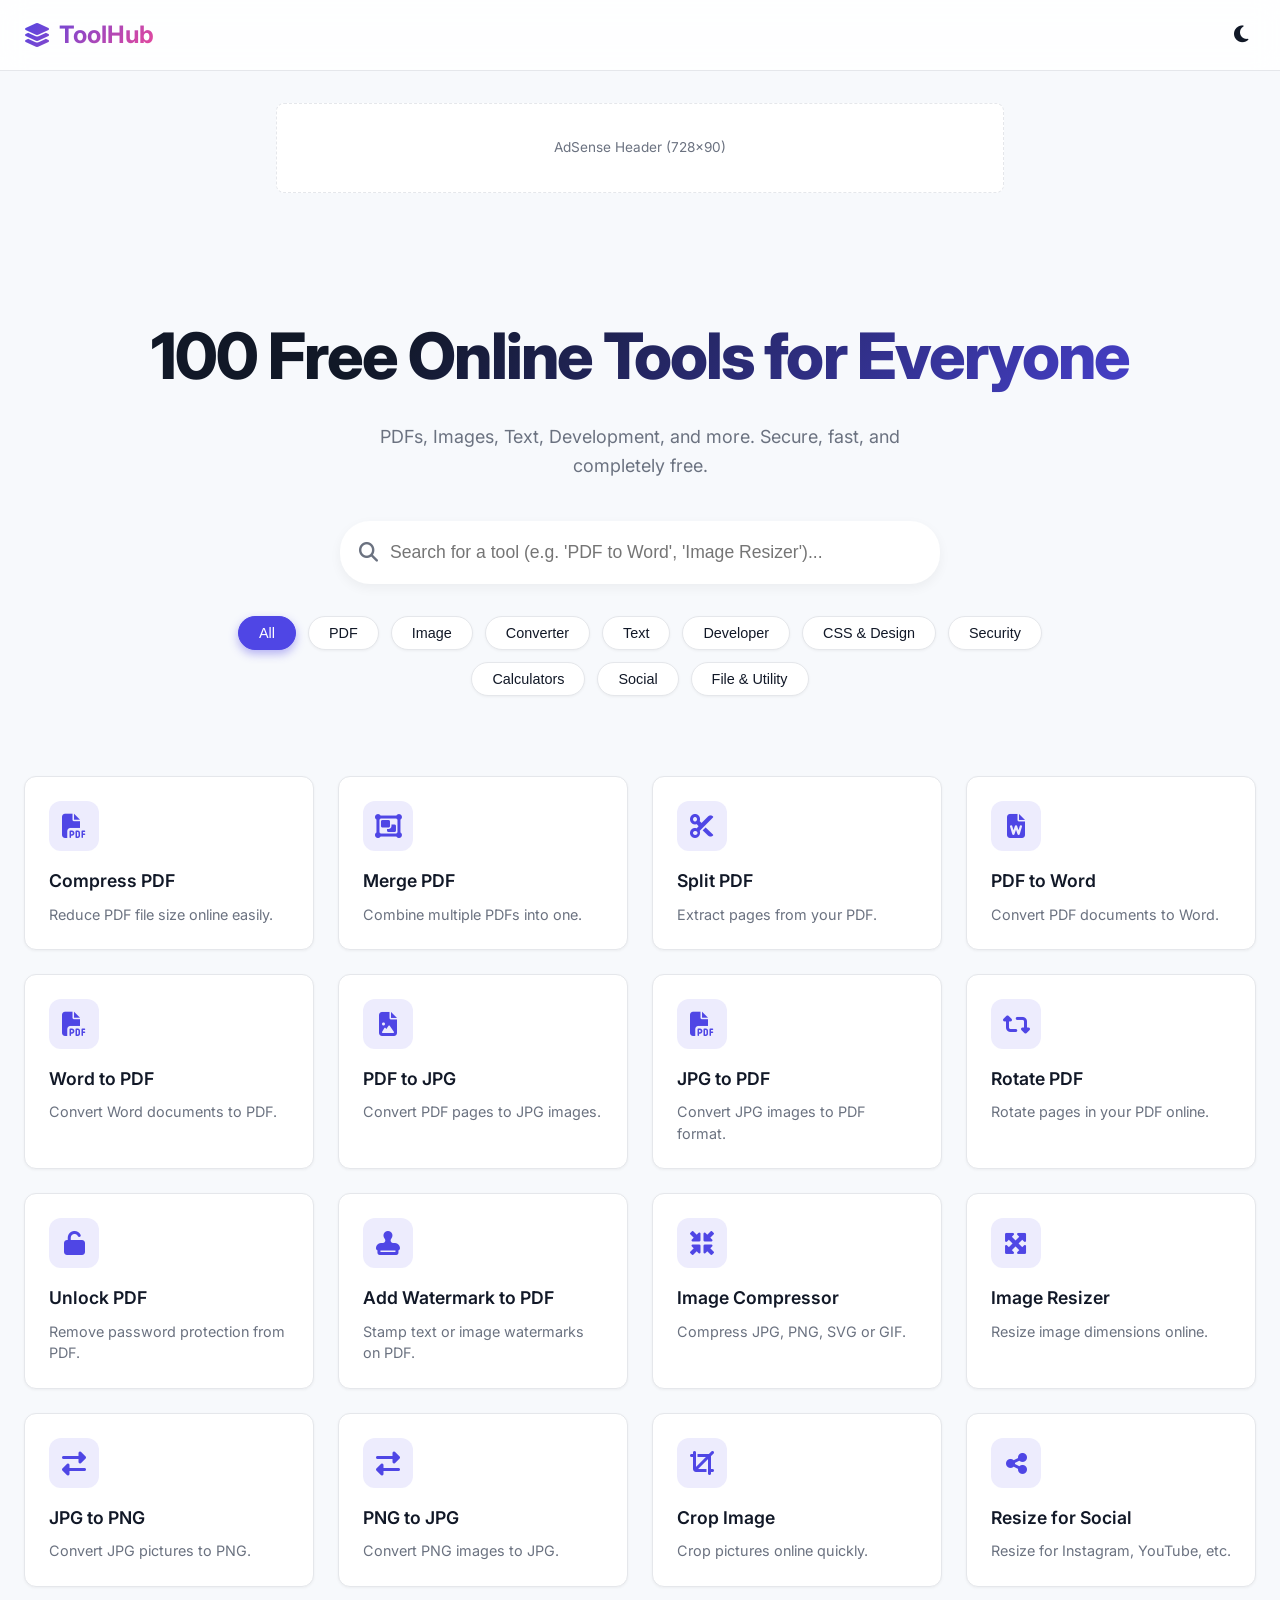
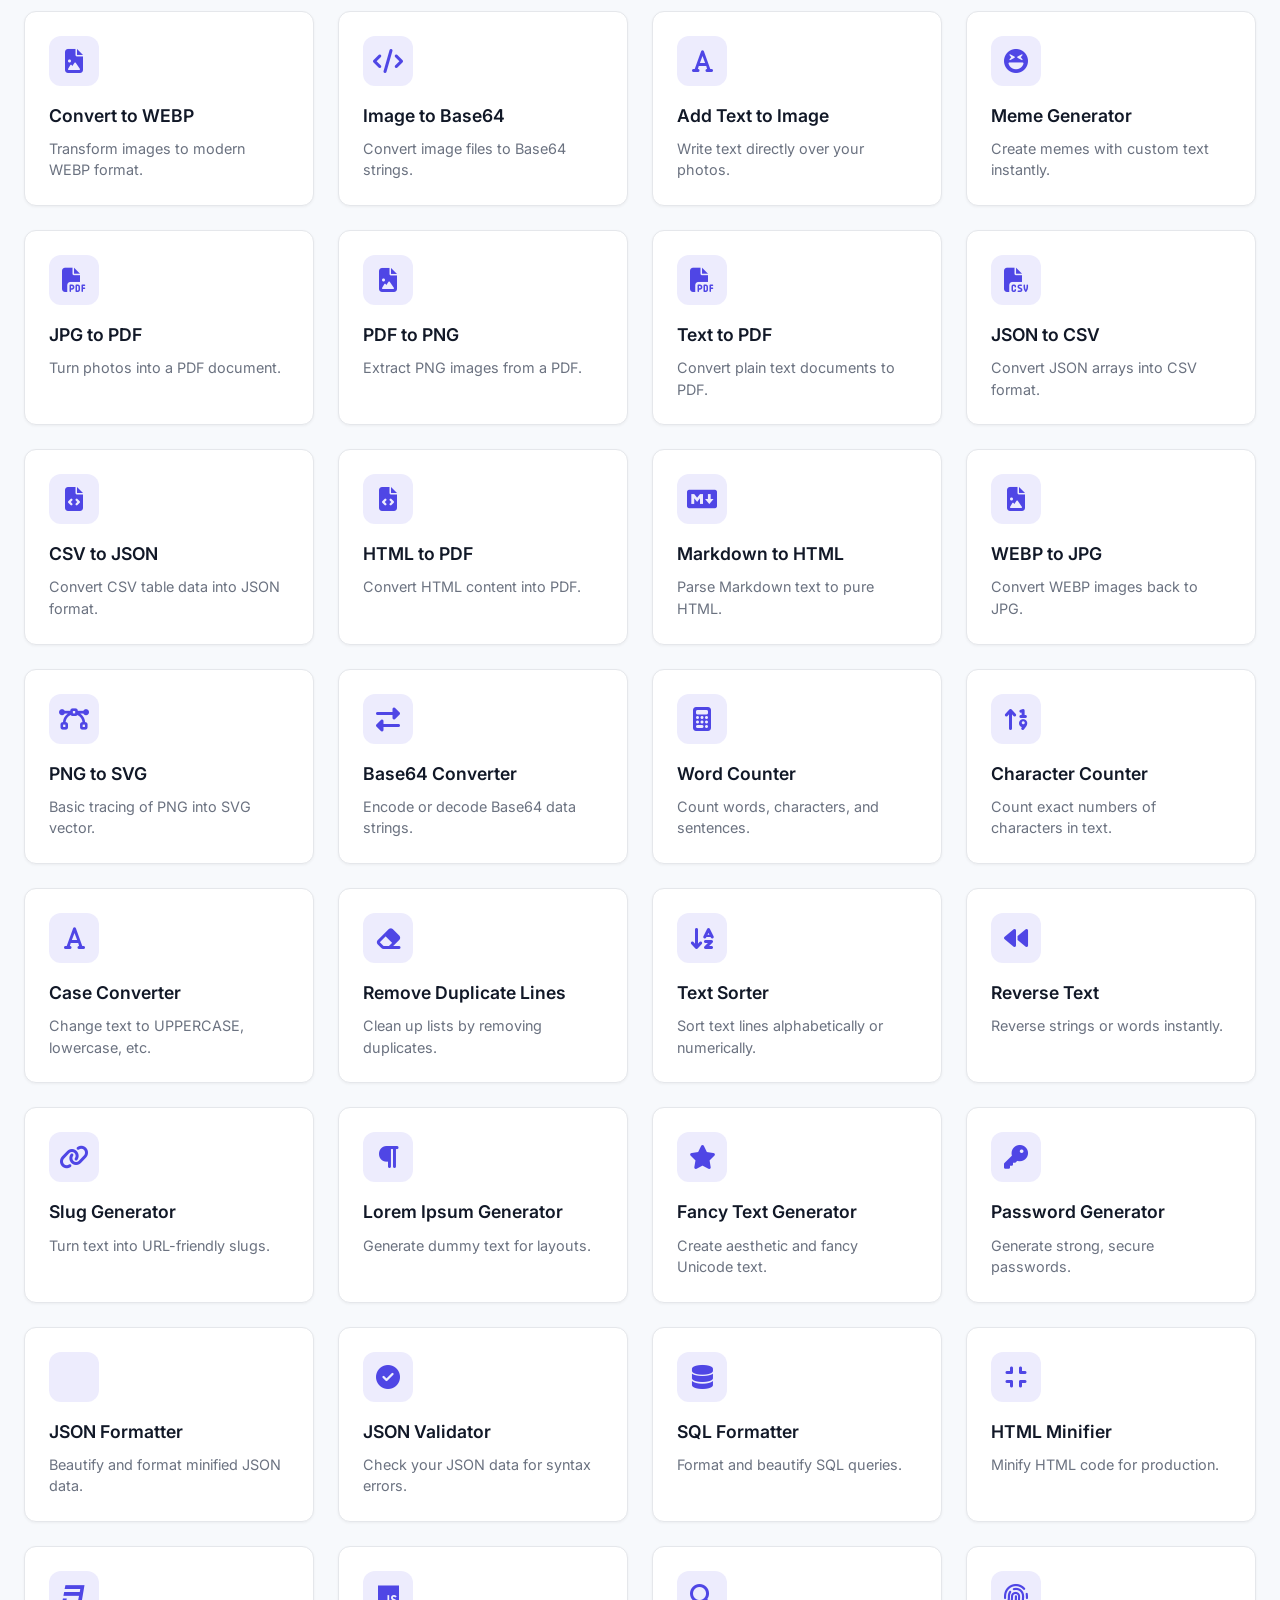
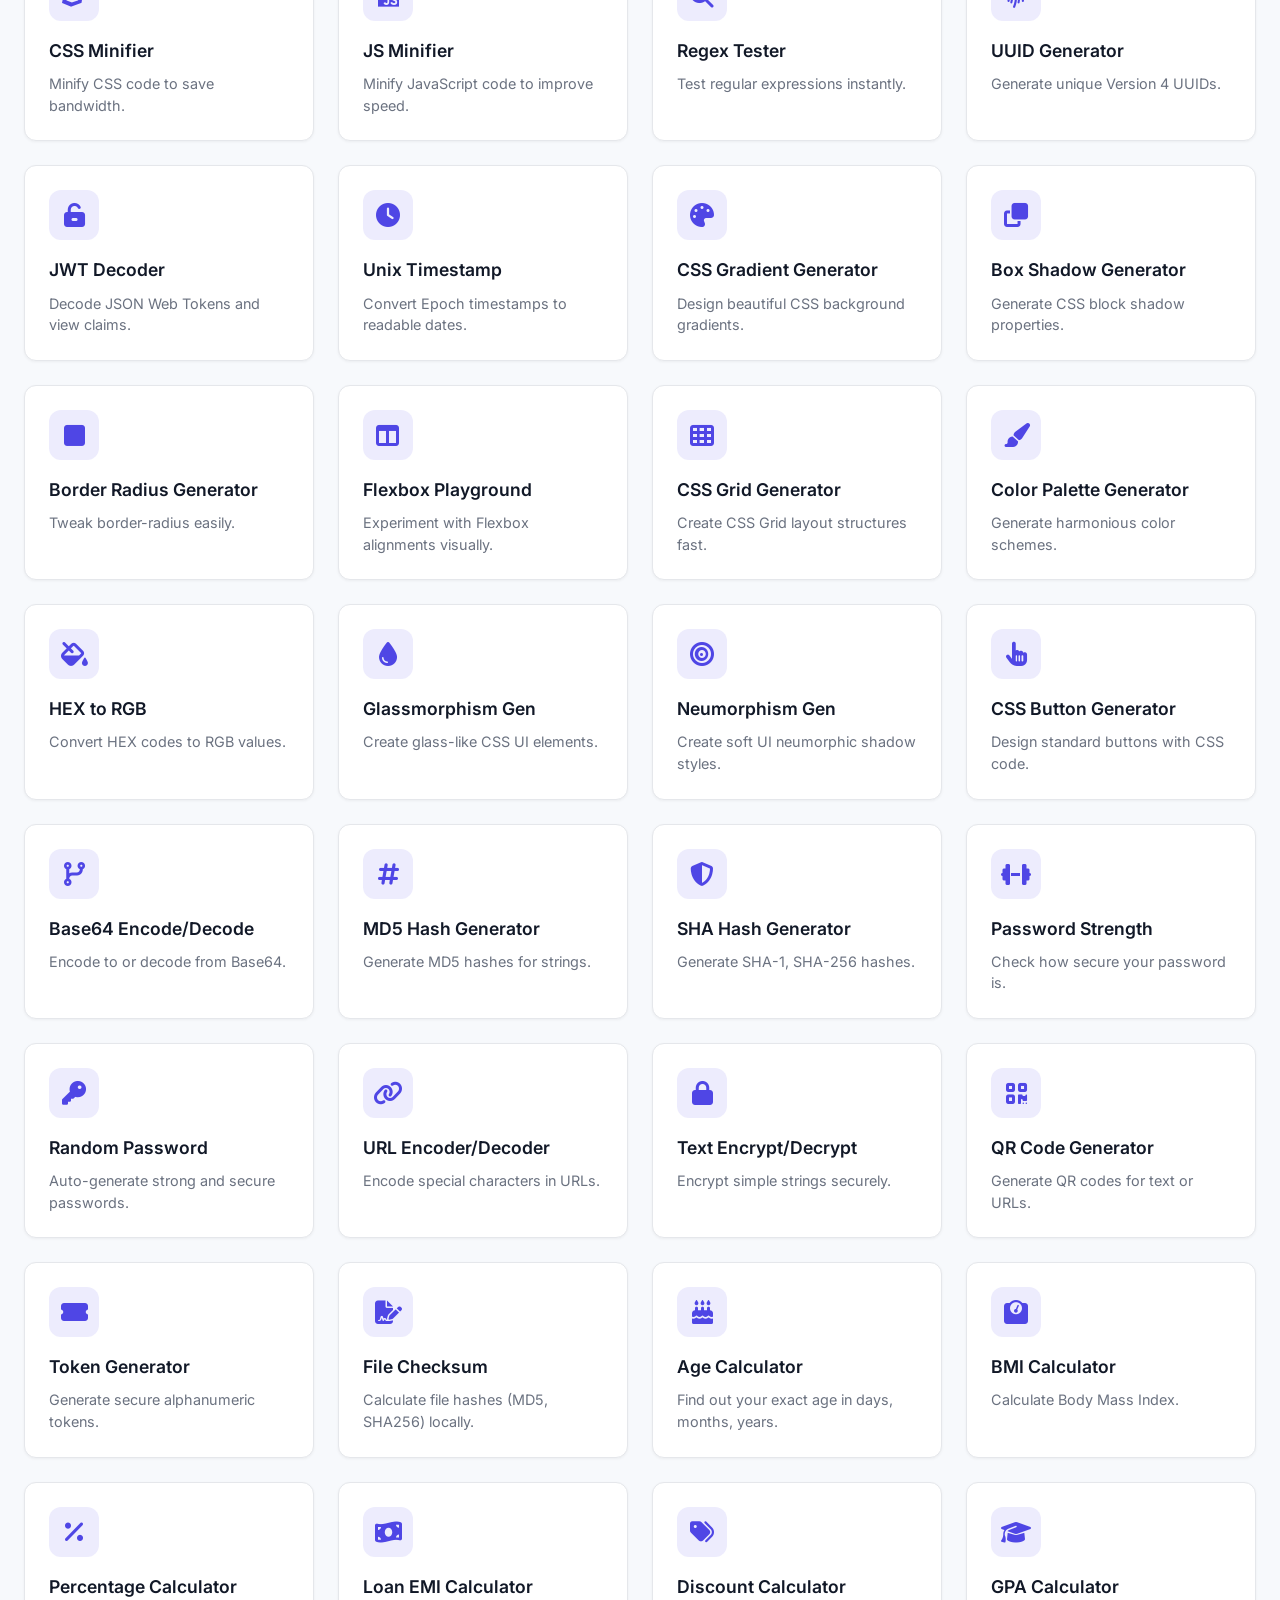
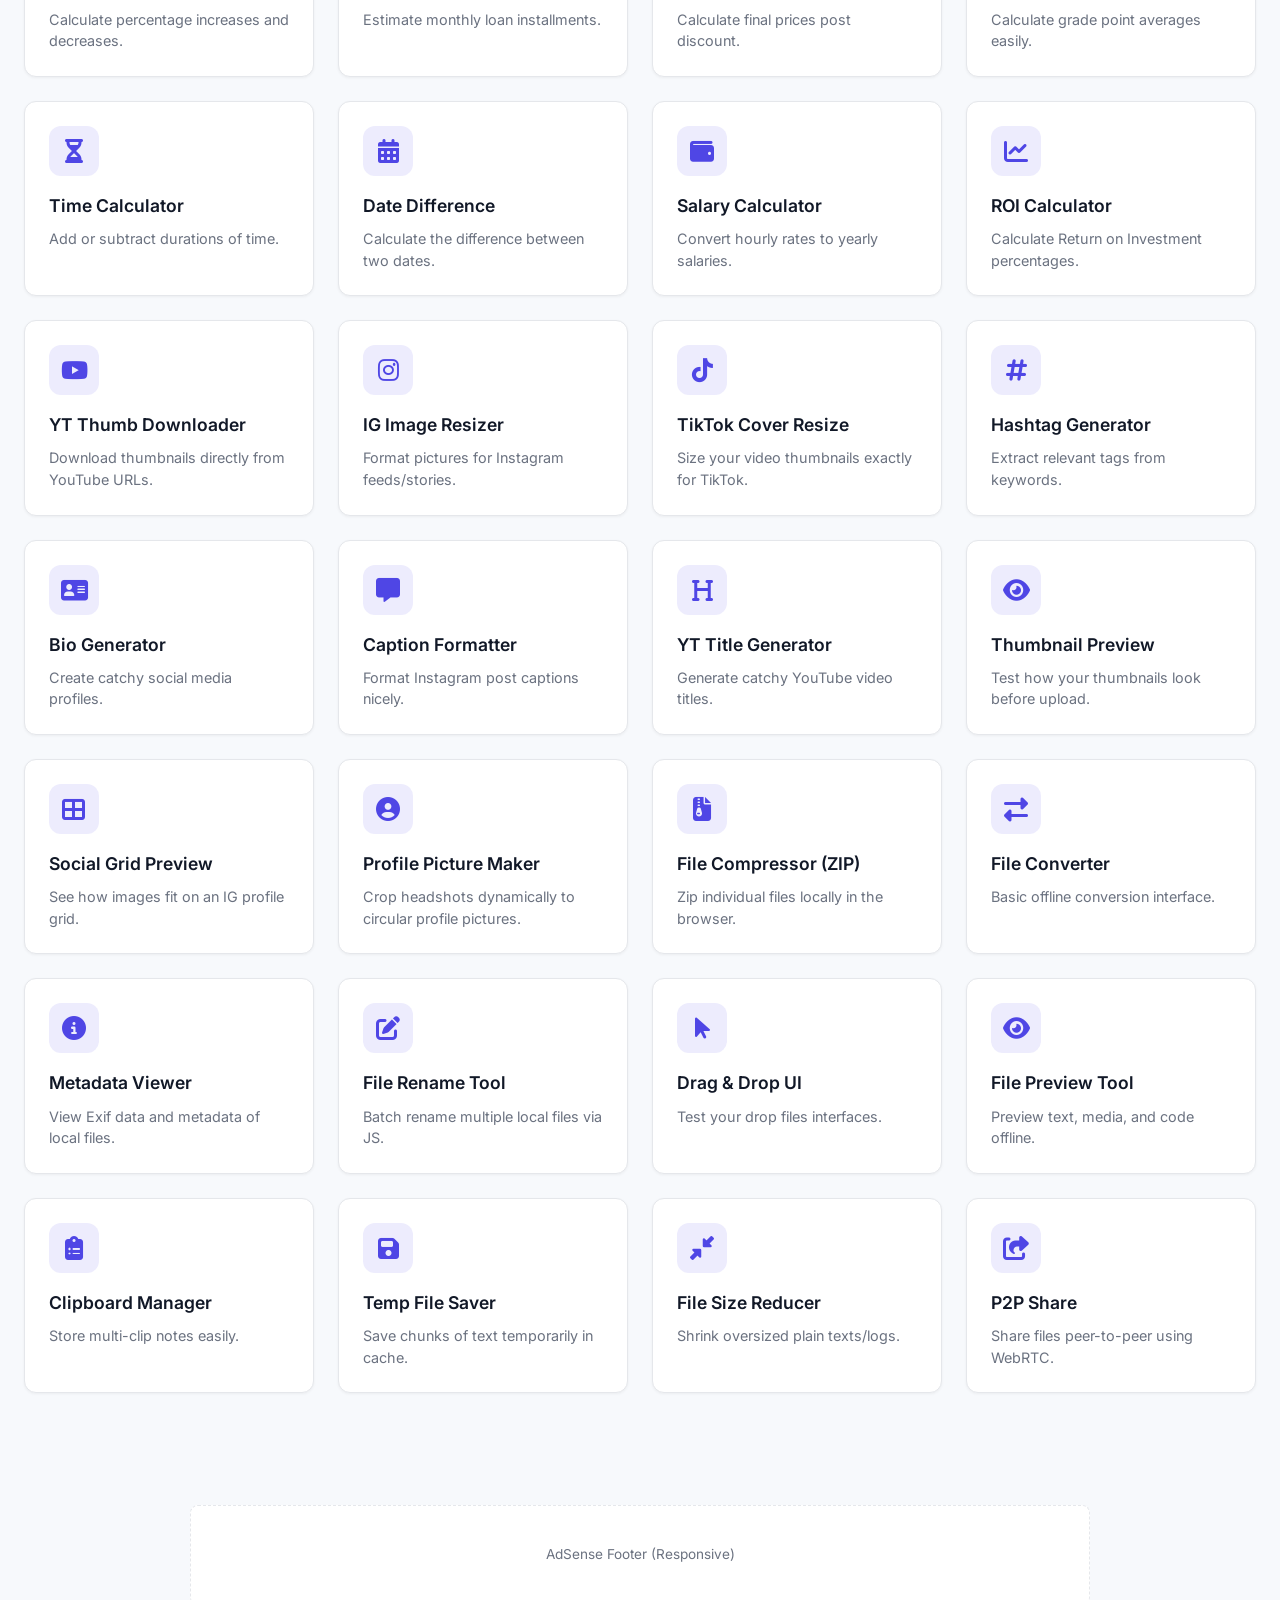
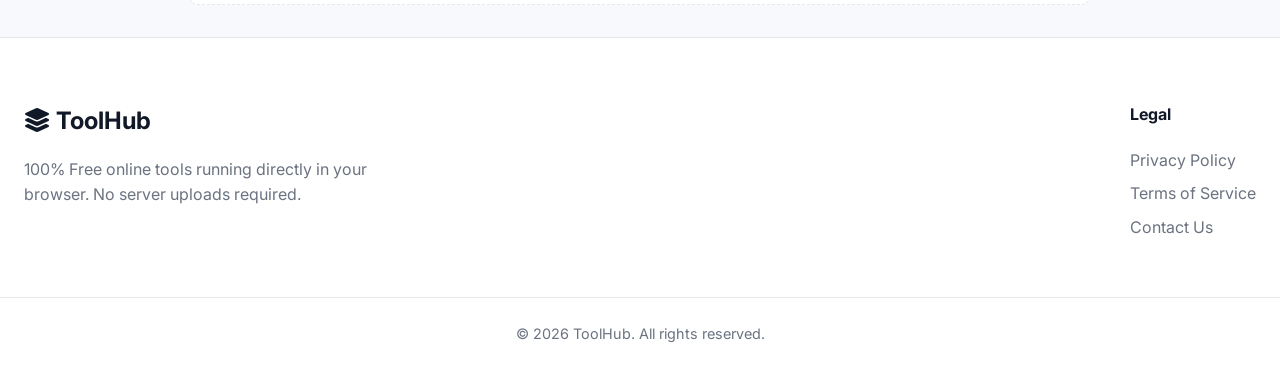
==== index.html @ 01b12576 "Add files via upload" ====
<!DOCTYPE html>
<html lang="en">
<head>
    <meta charset="UTF-8">
    <meta name="viewport" content="width=device-width, initial-scale=1.0">
    <meta name="description" content="A fully responsive, modern multi-tool website featuring 100 useful online tools including PDF editors, image converters, calculators, and more. All tools run securely in your browser.">
    <title>ToolHub - 100 Free Online Tools for Everything</title>
    
    <!-- Modern Font -->
    <link href="https://fonts.googleapis.com/css2?family=Inter:wght@400;500;600;700&family=Roboto:wght@400;500&display=swap" rel="stylesheet">
    <!-- FontAwesome Icons -->
    <link rel="stylesheet" href="https://cdnjs.cloudflare.com/ajax/libs/font-awesome/6.4.0/css/all.min.css">
    <!-- Styles -->
    <link rel="stylesheet" href="css/styles.css">
</head>
<body class="light-mode">

    <!-- Sticky Header -->
    <header class="header">
        <div class="container header-content">
            <a href="/" class="logo">
                <i class="fas fa-layer-group"></i> ToolHub
            </a>
            <div class="header-actions">
                <button id="theme-toggle" class="icon-btn" aria-label="Toggle Dark Mode">
                    <i class="fas fa-moon"></i>
                </button>
            </div>
        </div>
    </header>

    <!-- AdSense Header Slot -->
    <div class="ad-container ad-header">
        <div class="ad-placeholder">AdSense Header (728x90)</div>
    </div>

    <!-- Main Content -->
    <main class="main-content container">
        
        <!-- Hero Section -->
        <section class="hero">
            <h1>100 Free Online Tools for Everyone</h1>
            <p>PDFs, Images, Text, Development, and more. Secure, fast, and completely free.</p>
            
            <div class="search-bar">
                <i class="fas fa-search"></i>
                <input type="text" id="tool-search" placeholder="Search for a tool (e.g. 'PDF to Word', 'Image Resizer')...">
            </div>
            
            <div class="category-filters" id="category-filters">
                <button class="chip active" data-filter="all">All</button>
                <button class="chip" data-filter="PDF">PDF</button>
                <button class="chip" data-filter="Image">Image</button>
                <button class="chip" data-filter="Converter">Converter</button>
                <button class="chip" data-filter="Text">Text</button>
                <button class="chip" data-filter="Developer">Developer</button>
                <button class="chip" data-filter="CSS">CSS & Design</button>
                <button class="chip" data-filter="Security">Security</button>
                <button class="chip" data-filter="Calculator">Calculators</button>
                <button class="chip" data-filter="Social">Social</button>
                <button class="chip" data-filter="File">File & Utility</button>
            </div>
        </section>

        <!-- Tools Grid -->
        <section class="tools-grid" id="tools-grid">
            <!-- Tool cards will be generated here by script.js -->
        </section>
        
        <div id="no-results" class="no-results hidden">
            <i class="fas fa-search-minus"></i>
            <p>No tools found matching your search.</p>
        </div>

    </main>

    <!-- AdSense In-Content / Footer Slot -->
    <div class="ad-container ad-footer">
        <div class="ad-placeholder">AdSense Footer (Responsive)</div>
    </div>

    <!-- Toast Notification Container -->
    <div id="toast-container" class="toast-container"></div>

    <!-- Footer -->
    <footer class="footer">
        <div class="container footer-content">
            <div class="footer-brand">
                <h3><i class="fas fa-layer-group"></i> ToolHub</h3>
                <p>100% Free online tools running directly in your browser. No server uploads required.</p>
            </div>
            <div class="footer-links">
                <h4>Legal</h4>
                <ul>
                    <li><a href="#">Privacy Policy</a></li>
                    <li><a href="#">Terms of Service</a></li>
                    <li><a href="#">Contact Us</a></li>
                </ul>
            </div>
        </div>
        <div class="footer-bottom">
            <p>&copy; 2026 ToolHub. All rights reserved.</p>
        </div>
    </footer>

    <!-- Scripts -->
    <script src="js/script.js"></script>
</body>
</html>
---- css/styles.css ----
/* 
= Variables & Theming 
*/
:root {
  /* Light Mode Palette */
  --bg-color: #f7f9fc;
  --surface: #ffffff;
  --text-main: #111827;
  --text-muted: #6b7280;
  --primary: #4f46e5;
  --primary-hover: #4338ca;
  --accent: #ec4899;
  --border: #e5e7eb;
  
  /* Shadows & Glass */
  --shadow-sm: 0 1px 3px rgba(0,0,0,0.05);
  --shadow-md: 0 4px 12px rgba(0,0,0,0.05);
  --shadow-hover: 0 10px 25px rgba(79, 70, 229, 0.15);
  --glass-bg: rgba(255, 255, 255, 0.85);

  --font-sans: 'Inter', -apple-system, BlinkMacSystemFont, sans-serif;
  --radius: 12px;
  --transition: 0.3s cubic-bezier(0.4, 0, 0.2, 1);
}

/* Dark Mode Palette */
body.dark-mode {
  --bg-color: #0f172a;
  --surface: #1e293b;
  --text-main: #f8fafc;
  --text-muted: #94a3b8;
  --border: #334155;
  --primary: #818cf8;
  --primary-hover: #6366f1;
  
  --shadow-sm: 0 1px 3px rgba(0,0,0,0.3);
  --shadow-md: 0 4px 12px rgba(0,0,0,0.4);
  --shadow-hover: 0 10px 25px rgba(129, 140, 248, 0.2);
  --glass-bg: rgba(30, 41, 59, 0.85);
}

/* 
= Reset & Base
*/
* {
  box-sizing: border-box;
  margin: 0;
  padding: 0;
}

body {
  font-family: var(--font-sans);
  background-color: var(--bg-color);
  color: var(--text-main);
  line-height: 1.6;
  transition: background-color var(--transition), color var(--transition);
  -webkit-font-smoothing: antialiased;
}

a {
  text-decoration: none;
  color: var(--primary);
  transition: color var(--transition);
}

a:hover {
  color: var(--primary-hover);
}

.container {
  max-width: 1280px;
  margin: 0 auto;
  padding: 0 1.5rem;
}

/* 
= Header & Navigation 
*/
.header {
  position: sticky;
  top: 0;
  z-index: 50;
  background: var(--glass-bg);
  backdrop-filter: blur(12px);
  -webkit-backdrop-filter: blur(12px);
  border-bottom: 1px solid var(--border);
  transition: all var(--transition);
}

.header-content {
  display: flex;
  align-items: center;
  justify-content: space-between;
  height: 70px;
}

.logo {
  font-size: 1.5rem;
  font-weight: 700;
  color: var(--text-main);
  display: flex;
  align-items: center;
  gap: 0.5rem;
  background: linear-gradient(135deg, var(--primary), var(--accent));
  -webkit-background-clip: text;
  -webkit-text-fill-color: transparent;
}

.icon-btn {
  background: transparent;
  border: none;
  color: var(--text-main);
  font-size: 1.2rem;
  cursor: pointer;
  padding: 0.5rem;
  border-radius: 50%;
  transition: var(--transition);
}

.icon-btn:hover {
  background: var(--surface);
  transform: rotate(15deg);
}

/* 
= Hero Section 
*/
.hero {
  text-align: center;
  padding: 5rem 0 3rem;
}

.hero h1 {
  font-size: clamp(2.5rem, 5vw, 4rem);
  font-weight: 800;
  letter-spacing: -0.03em;
  margin-bottom: 1rem;
  background: linear-gradient(135deg, var(--text-main) 30%, var(--primary));
  -webkit-background-clip: text;
  -webkit-text-fill-color: transparent;
}

.hero p {
  font-size: 1.125rem;
  color: var(--text-muted);
  max-width: 600px;
  margin: 0 auto 2.5rem;
}

/* Search Bar */
.search-bar {
  max-width: 600px;
  margin: 0 auto 2rem;
  position: relative;
}

.search-bar input {
  width: 100%;
  padding: 1.2rem 1.5rem 1.2rem 3rem;
  font-size: 1.1rem;
  border: 2px solid transparent;
  border-radius: 30px;
  background: var(--surface);
  color: var(--text-main);
  box-shadow: var(--shadow-md);
  outline: none;
  transition: var(--transition);
}

.search-bar input:focus {
  border-color: var(--primary);
  box-shadow: var(--shadow-hover);
}

.search-bar i {
  position: absolute;
  left: 1.2rem;
  top: 50%;
  transform: translateY(-50%);
  color: var(--text-muted);
  font-size: 1.2rem;
}

/* Category Filters */
.category-filters {
  display: flex;
  flex-wrap: wrap;
  gap: 0.75rem;
  justify-content: center;
  max-width: 900px;
  margin: 0 auto;
}

.chip {
  padding: 0.5rem 1.25rem;
  background: var(--surface);
  color: var(--text-main);
  border: 1px solid var(--border);
  border-radius: 20px;
  font-size: 0.9rem;
  font-weight: 500;
  cursor: pointer;
  transition: var(--transition);
  box-shadow: var(--shadow-sm);
}

.chip:hover {
  border-color: var(--primary);
  transform: translateY(-2px);
}

.chip.active {
  background: var(--primary);
  color: white;
  border-color: var(--primary);
  box-shadow: 0 4px 10px rgba(79, 70, 229, 0.4);
}

/* 
= Tools Grid 
*/
.tools-grid {
  display: grid;
  grid-template-columns: repeat(auto-fill, minmax(280px, 1fr));
  gap: 1.5rem;
  padding: 2rem 0 5rem;
}

.tool-card {
  background: var(--surface);
  border-radius: var(--radius);
  padding: 1.5rem;
  text-decoration: none;
  color: var(--text-main);
  border: 1px solid var(--border);
  box-shadow: var(--shadow-sm);
  transition: var(--transition);
  display: flex;
  flex-direction: column;
  align-items: flex-start;
  position: relative;
  overflow: hidden;
}

.tool-card::before {
  content: "";
  position: absolute;
  top: 0;
  left: 0;
  width: 100%;
  height: 4px;
  background: linear-gradient(90deg, var(--primary), var(--accent));
  opacity: 0;
  transition: opacity var(--transition);
}

.tool-card:hover {
  transform: translateY(-5px);
  box-shadow: var(--shadow-hover);
  border-color: transparent;
}

.tool-card:hover::before {
  opacity: 1;
}

.tool-icon {
  width: 50px;
  height: 50px;
  border-radius: 12px;
  background: rgba(79, 70, 229, 0.1);
  color: var(--primary);
  display: flex;
  align-items: center;
  justify-content: center;
  font-size: 1.5rem;
  margin-bottom: 1rem;
  transition: var(--transition);
}

.tool-card:hover .tool-icon {
  background: var(--primary);
  color: white;
}

.tool-title {
  font-size: 1.1rem;
  font-weight: 600;
  margin-bottom: 0.5rem;
}

.tool-desc {
  font-size: 0.9rem;
  color: var(--text-muted);
  line-height: 1.5;
}

.hidden {
  display: none !important;
}

.no-results {
  text-align: center;
  padding: 3rem 0;
  color: var(--text-muted);
}

.no-results i {
  font-size: 3rem;
  margin-bottom: 1rem;
  opacity: 0.5;
}

/* 
= AdSense Placeholders
*/
.ad-container {
  margin: 2rem auto;
  text-align: center;
  display: flex;
  justify-content: center;
}

.ad-placeholder {
  background: var(--surface);
  border: 1px dashed var(--border);
  color: var(--text-muted);
  display: flex;
  align-items: center;
  justify-content: center;
  font-size: 0.85rem;
  border-radius: 8px;
}

.ad-header .ad-placeholder {
  width: 728px;
  height: 90px;
  max-width: 100%;
}

.ad-sidebar .ad-placeholder {
  width: 300px;
  height: 600px;
}

.ad-footer .ad-placeholder {
  width: 100%;
  height: 100px;
  max-width: 900px;
}

/* 
= Footer 
*/
.footer {
  background: var(--surface);
  border-top: 1px solid var(--border);
  padding: 4rem 0 0;
  margin-top: auto;
}

.footer-content {
  display: grid;
  grid-template-columns: 1fr max-content;
  gap: 2rem;
  margin-bottom: 3rem;
}

.footer-brand h3 {
  font-size: 1.5rem;
  margin-bottom: 1rem;
  color: var(--text-main);
}

.footer-brand p {
  color: var(--text-muted);
  max-width: 400px;
}

.footer-links h4 {
  margin-bottom: 1.25rem;
  color: var(--text-main);
}

.footer-links ul {
  list-style: none;
}

.footer-links li {
  margin-bottom: 0.5rem;
}

.footer-links a {
  color: var(--text-muted);
  transition: color var(--transition);
}

.footer-links a:hover {
  color: var(--primary);
}

.footer-bottom {
  text-align: center;
  padding: 1.5rem;
  border-top: 1px solid var(--border);
  color: var(--text-muted);
  font-size: 0.9rem;
}

/* 
= Toasts
*/
.toast-container {
  position: fixed;
  bottom: 2rem;
  right: 2rem;
  z-index: 9999;
  display: flex;
  flex-direction: column;
  gap: 0.75rem;
}

.toast {
  background: var(--surface);
  color: var(--text-main);
  padding: 1rem 1.5rem;
  border-radius: var(--radius);
  box-shadow: var(--shadow-md);
  display: flex;
  align-items: center;
  gap: 0.75rem;
  transform: translateX(120%);
  animation: slideIn 0.3s forwards cubic-bezier(0.175, 0.885, 0.32, 1.275);
  border-left: 4px solid var(--primary);
}

.toast.success { border-left-color: #10b981; }
.toast.error { border-left-color: #ef4444; }

@keyframes slideIn {
  to { transform: translateX(0); }
}

@keyframes fadeOut {
  to { opacity: 0; transform: translateY(-10px); }
}

/* 
= Tool Page Specific Layouts
*/
.tool-header {
  text-align: center;
  padding: 4rem 0 2rem;
}

.tool-header h1 {
  font-size: 2.5rem;
  margin-bottom: 1rem;
}

.tool-workspace {
  background: var(--surface);
  border-radius: var(--radius);
  box-shadow: var(--shadow-sm);
  border: 1px solid var(--border);
  padding: 2rem;
  margin-bottom: 4rem;
  min-height: 400px;
}

.tool-seo-content {
  max-width: 800px;
  margin: 0 auto 5rem;
}

.tool-seo-content h2, 
.tool-seo-content h3 {
  margin: 2rem 0 1rem;
}

.tool-seo-content p {
  color: var(--text-muted);
  margin-bottom: 1rem;
}

.faq-item {
  margin-bottom: 1.5rem;
  border-bottom: 1px solid var(--border);
  padding-bottom: 1.5rem;
}

.faq-item h3 {
  font-size: 1.1rem;
  margin-bottom: 0.5rem;
  color: var(--text-main);
}

/* Base UI Components (Buttons, Inputs for Tools) */
.btn {
  display: inline-flex;
  align-items: center;
  justify-content: center;
  gap: 0.5rem;
  padding: 0.75rem 1.5rem;
  background: var(--primary);
  color: white;
  border: none;
  border-radius: 8px;
  font-weight: 600;
  font-size: 1rem;
  cursor: pointer;
  transition: var(--transition);
}

.btn:hover {
  background: var(--primary-hover);
  transform: translateY(-1px);
}

.btn.secondary {
  background: transparent;
  border: 1px solid var(--primary);
  color: var(--primary);
}

.btn.secondary:hover {
  background: rgba(79, 70, 229, 0.05);
}

.input-field {
  width: 100%;
  padding: 0.75rem 1rem;
  border: 1px solid var(--border);
  border-radius: 8px;
  background: var(--bg-color);
  color: var(--text-main);
  font-size: 1rem;
  transition: var(--transition);
  margin-bottom: 1rem;
}

.input-field:focus {
  outline: none;
  border-color: var(--primary);
  box-shadow: 0 0 0 3px rgba(79,70,229,0.1);
}

@media (max-width: 768px) {
  .footer-content {
    grid-template-columns: 1fr;
  }
}
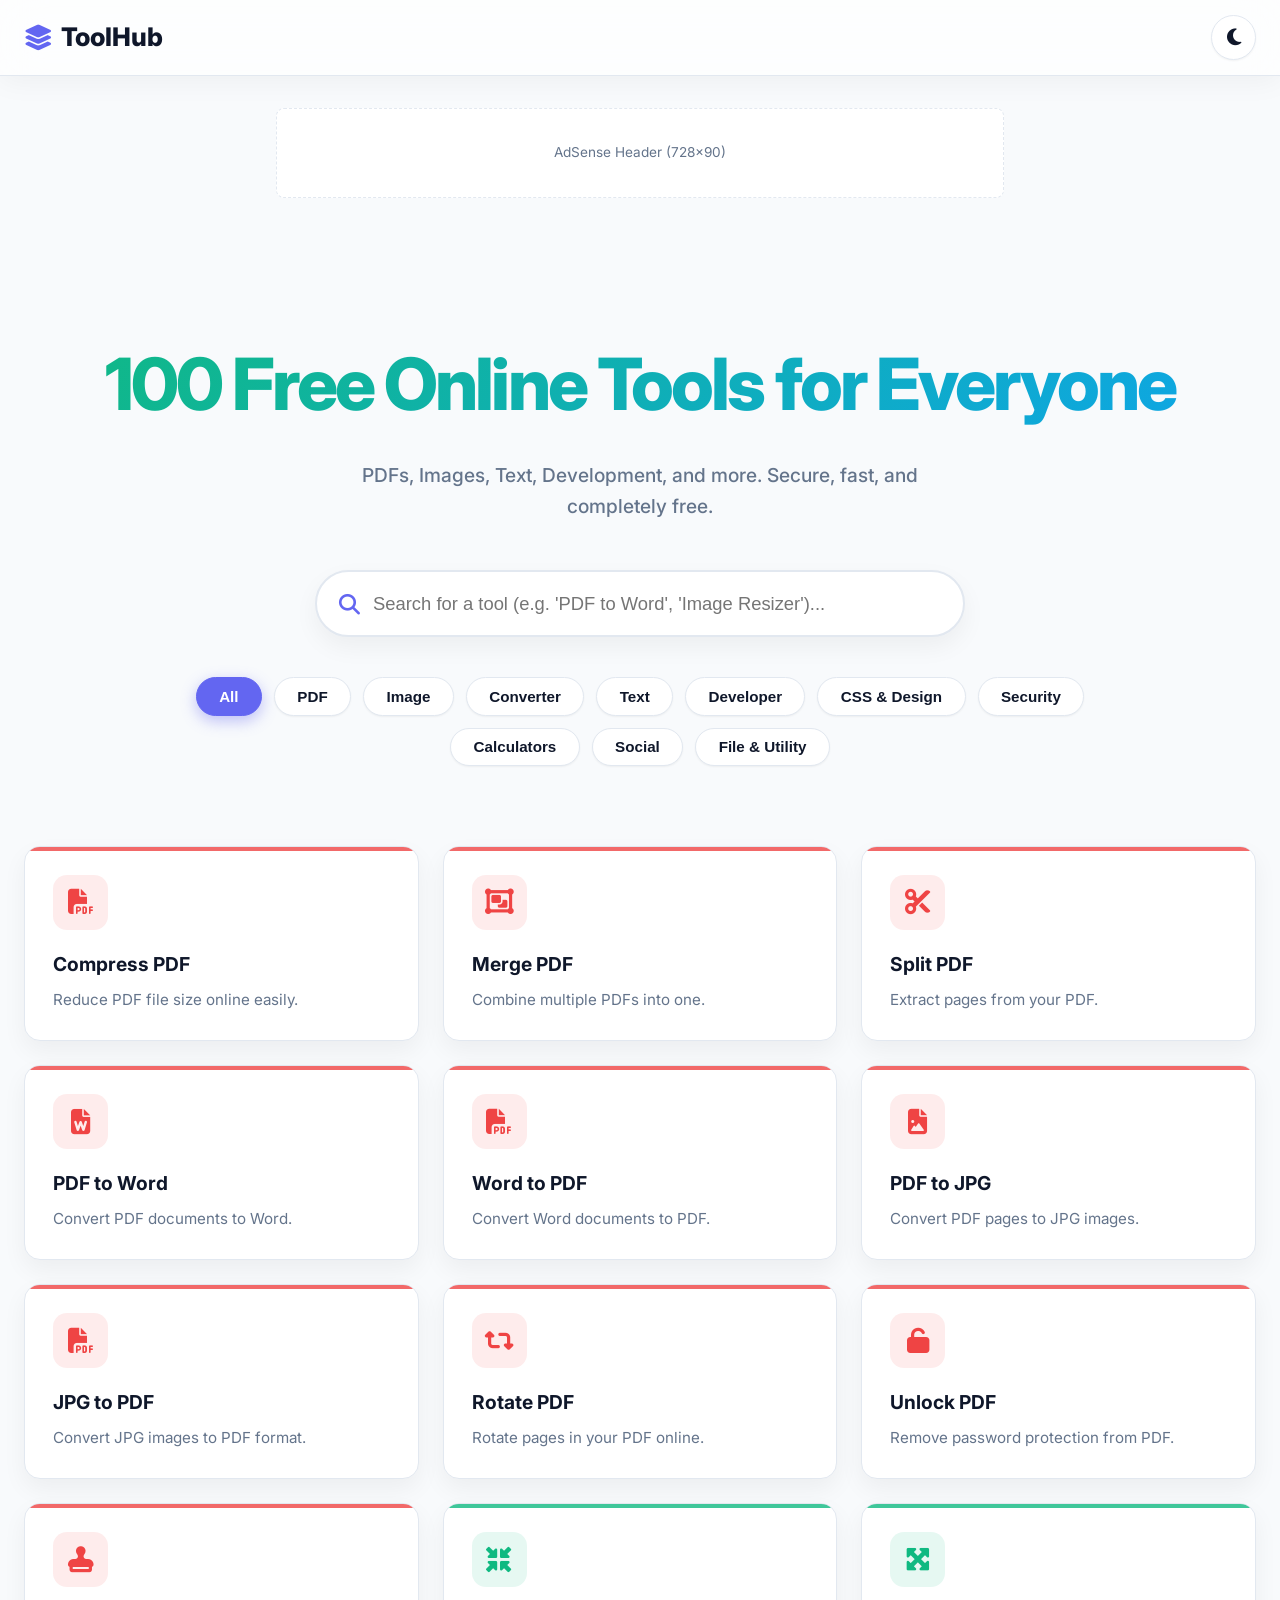
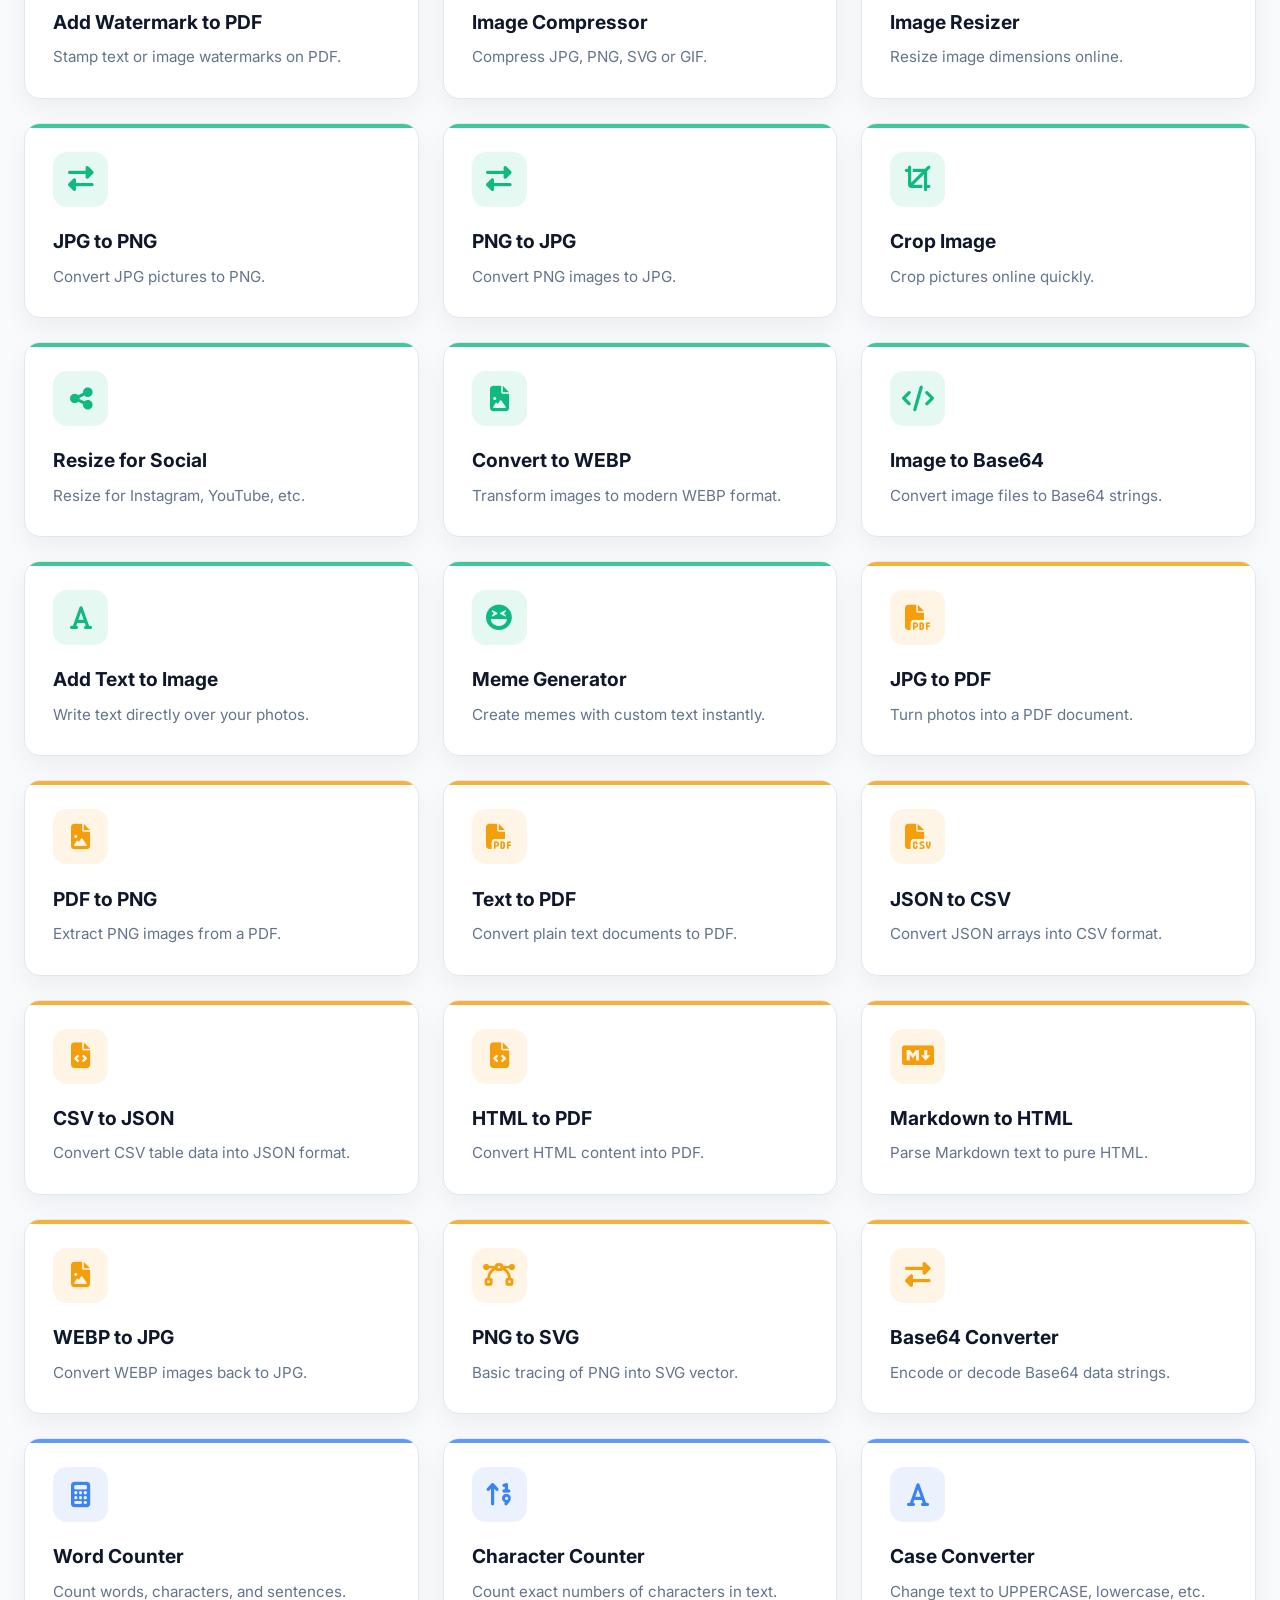
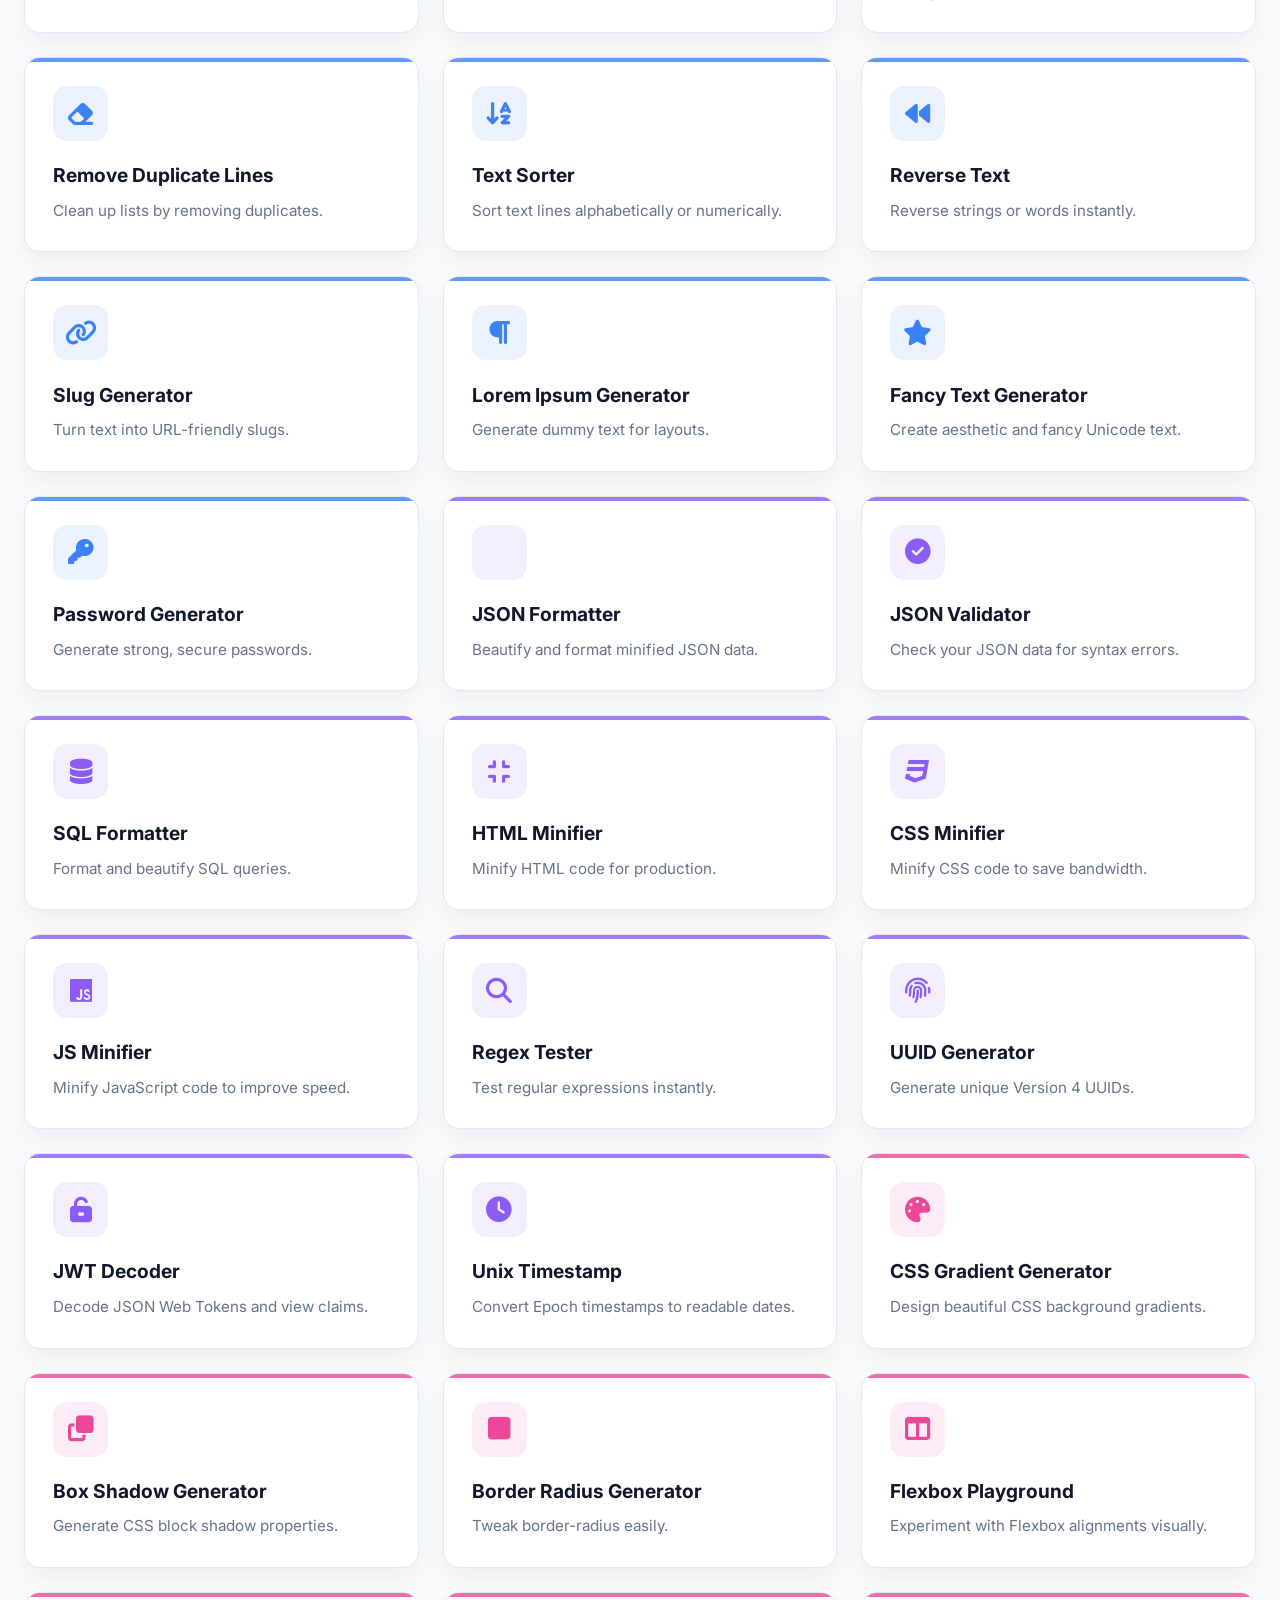
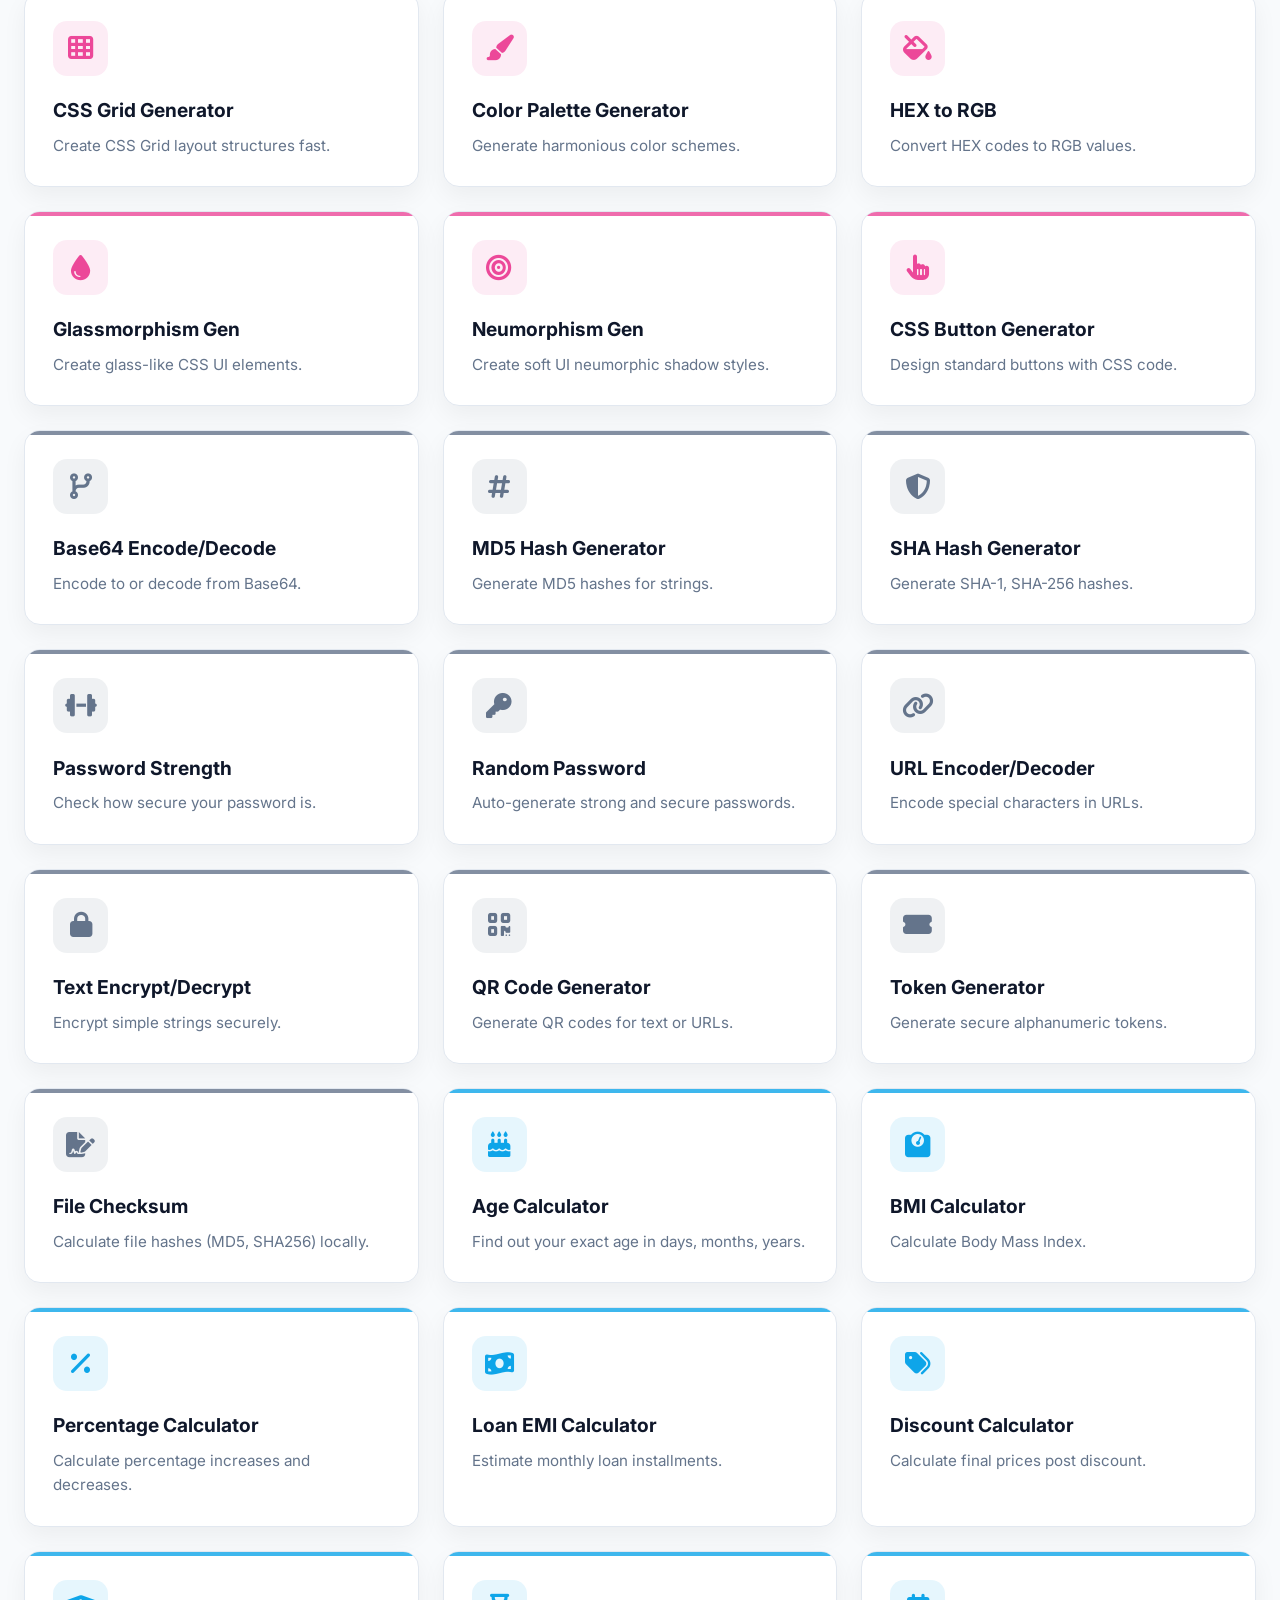
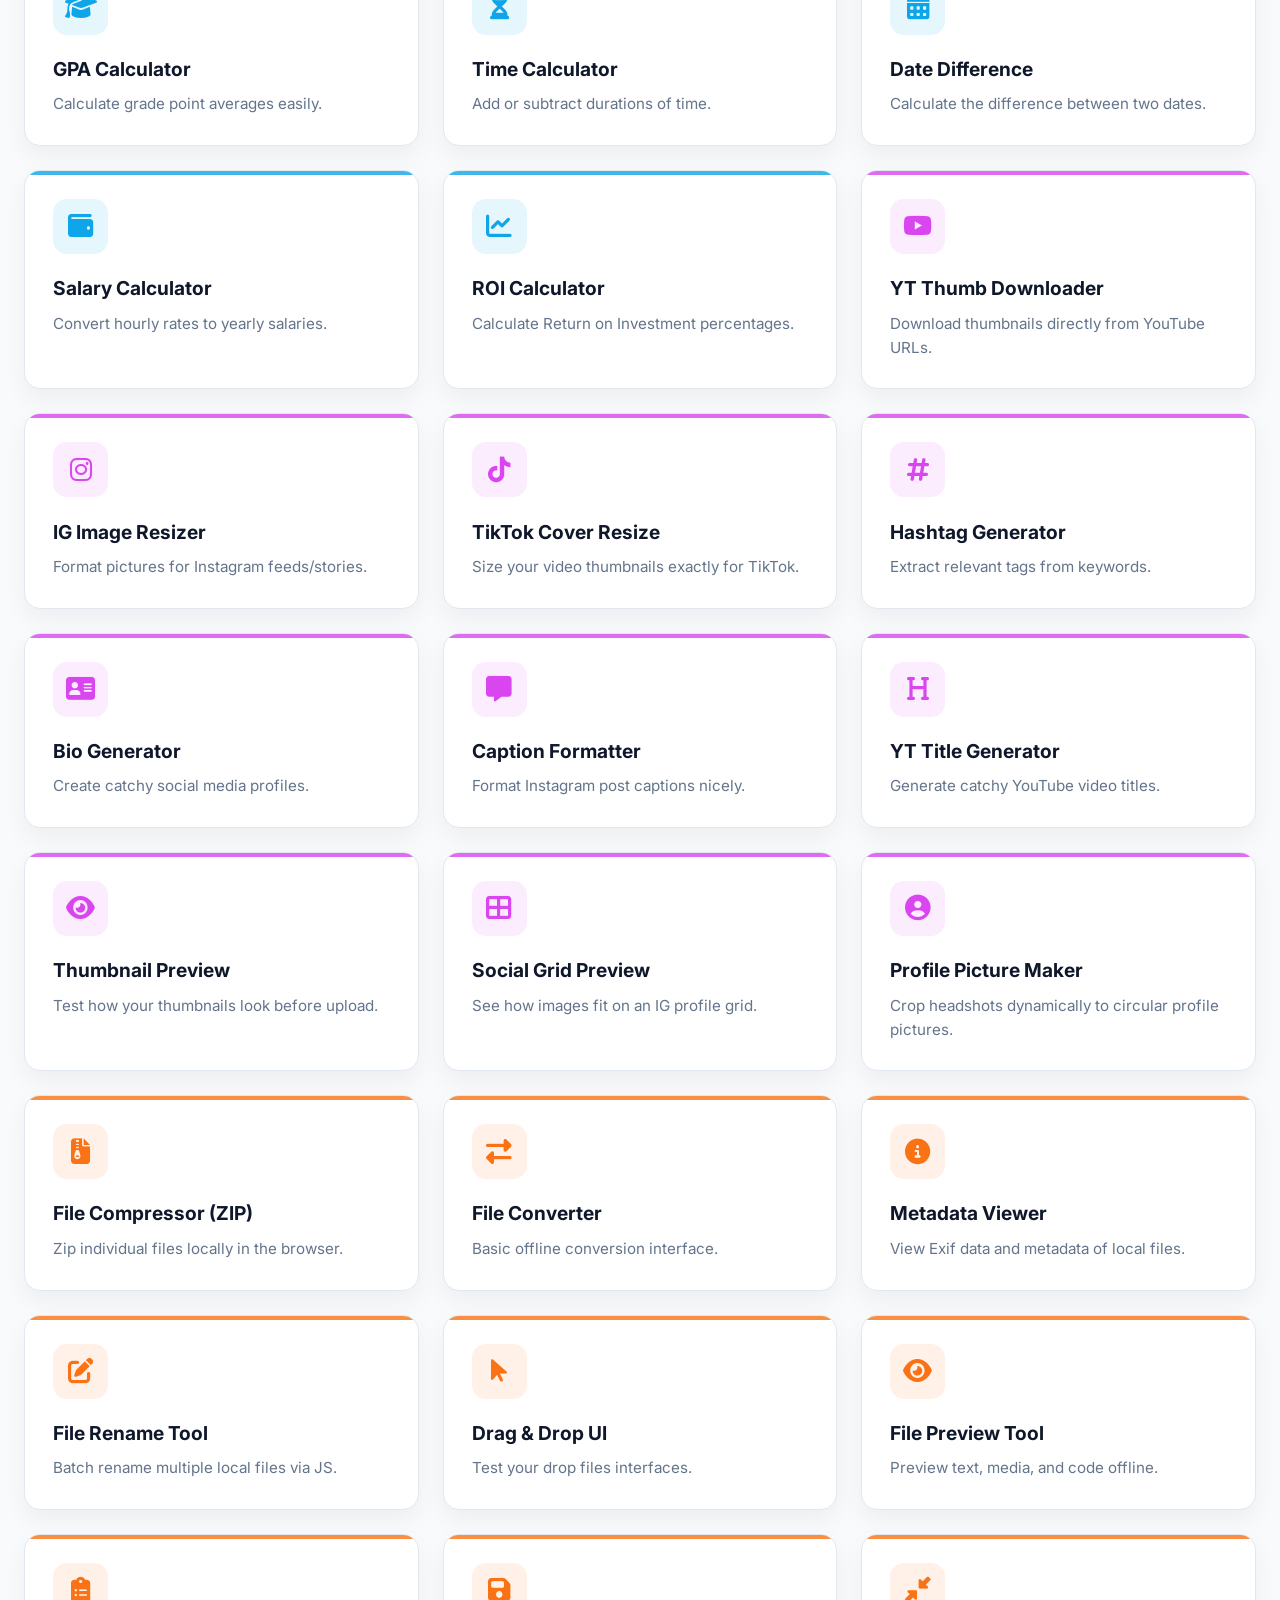
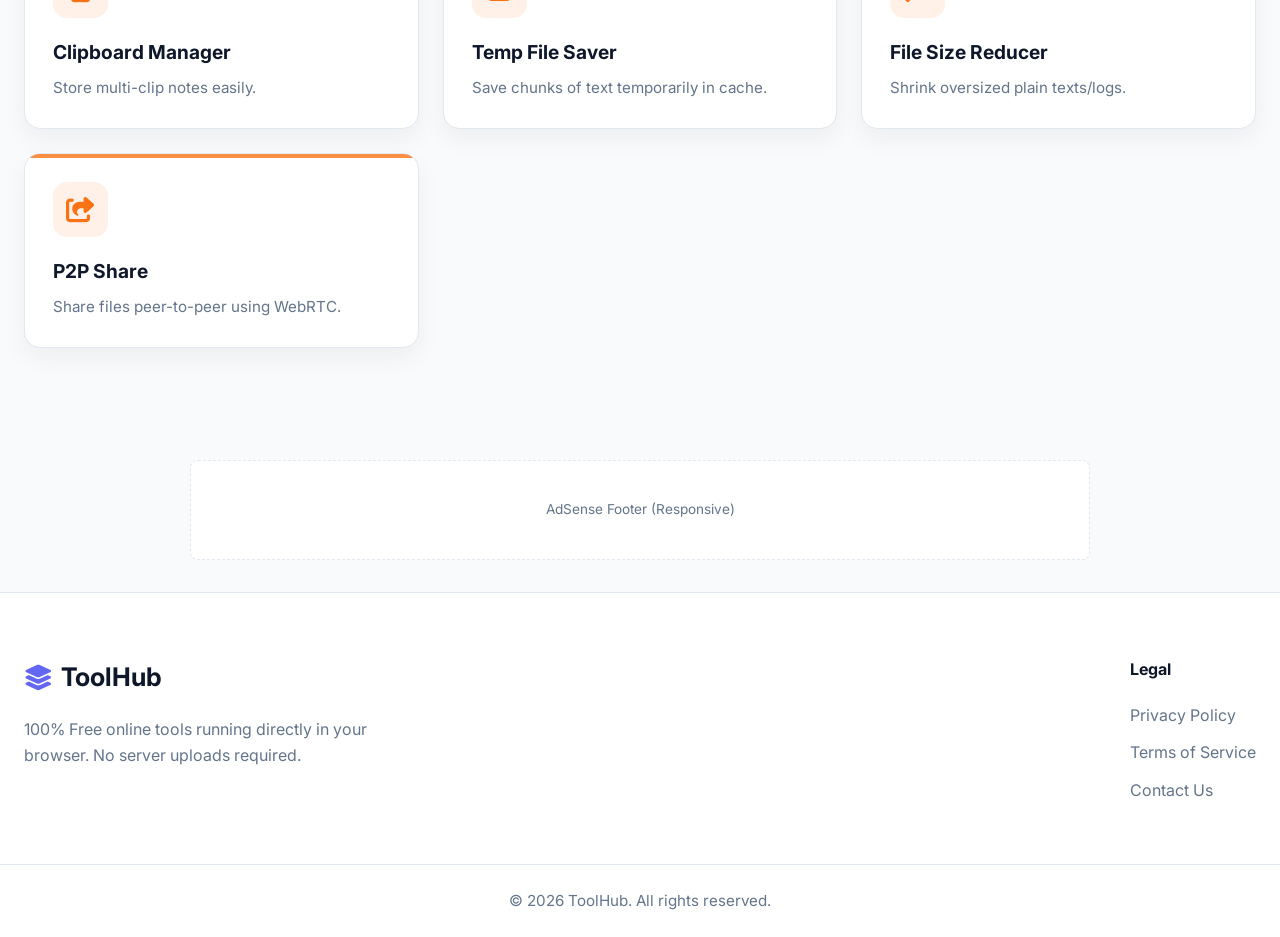
==== commit 524be4f6: "Add files via upload" ====
--- a/index.html
+++ b/index.html
@@ -39,7 +39,7 @@
         
         <!-- Hero Section -->
         <section class="hero">
-            <h1>100 Free Online Tools for Everyone</h1>
+            <h1 class="animated-gradient-text">100 Free Online Tools for Everyone</h1>
             <p>PDFs, Images, Text, Development, and more. Secure, fast, and completely free.</p>
             
             <div class="search-bar">
--- a/css/styles.css
+++ b/css/styles.css
@@ -2,41 +2,45 @@
 = Variables & Theming 
 */
 :root {
-  /* Light Mode Palette */
-  --bg-color: #f7f9fc;
+  /* Common variables */
+  --font-sans: 'Inter', -apple-system, BlinkMacSystemFont, sans-serif;
+  --radius: 16px;
+  --transition: 0.3s cubic-bezier(0.4, 0, 0.2, 1);
+  --primary: #6366f1;
+  --primary-hover: #4f46e5;
+  --accent: #ec4899;
+
+  /* Global Light Mode Palette */
+  --bg-color: #f8fafc;
   --surface: #ffffff;
-  --text-main: #111827;
-  --text-muted: #6b7280;
-  --primary: #4f46e5;
-  --primary-hover: #4338ca;
-  --accent: #ec4899;
-  --border: #e5e7eb;
+  --text-main: #0f172a;
+  --text-muted: #64748b;
+  --border: #e2e8f0;
   
-  /* Shadows & Glass */
-  --shadow-sm: 0 1px 3px rgba(0,0,0,0.05);
-  --shadow-md: 0 4px 12px rgba(0,0,0,0.05);
-  --shadow-hover: 0 10px 25px rgba(79, 70, 229, 0.15);
-  --glass-bg: rgba(255, 255, 255, 0.85);
-
-  --font-sans: 'Inter', -apple-system, BlinkMacSystemFont, sans-serif;
-  --radius: 12px;
-  --transition: 0.3s cubic-bezier(0.4, 0, 0.2, 1);
-}
-
-/* Dark Mode Palette */
+  /* Light Mode Shadows & Glass */
+  --shadow-sm: 0 1px 2px rgba(0,0,0,0.05);
+  --shadow-md: 0 10px 25px rgba(0,0,0,0.05);
+  --shadow-hover: 0 15px 35px rgba(99, 102, 241, 0.15);
+  --glass-bg: rgba(255, 255, 255, 0.7);
+  --glass-border: rgba(255, 255, 255, 0.5);
+}
+
+/* Stunning Dark Mode Palette */
 body.dark-mode {
-  --bg-color: #0f172a;
-  --surface: #1e293b;
-  --text-main: #f8fafc;
-  --text-muted: #94a3b8;
-  --border: #334155;
+  --bg-color: #050505;
+  --surface: #111111;
+  --text-main: #ffffff;
+  --text-muted: #a1a1aa;
+  --border: #262626;
   --primary: #818cf8;
   --primary-hover: #6366f1;
   
-  --shadow-sm: 0 1px 3px rgba(0,0,0,0.3);
-  --shadow-md: 0 4px 12px rgba(0,0,0,0.4);
-  --shadow-hover: 0 10px 25px rgba(129, 140, 248, 0.2);
-  --glass-bg: rgba(30, 41, 59, 0.85);
+  /* Rich, glowing dark mode properties */
+  --shadow-sm: 0 2px 4px rgba(0,0,0,0.8);
+  --shadow-md: 0 10px 30px rgba(0,0,0,0.9);
+  --shadow-hover: 0 0 25px rgba(129, 140, 248, 0.4);
+  --glass-bg: rgba(10, 10, 10, 0.6);
+  --glass-border: rgba(255, 255, 255, 0.05);
 }
 
 /* 
@@ -57,6 +61,31 @@
   -webkit-font-smoothing: antialiased;
 }
 
+/* Premium Background subtle gradient glow for Dark Mode */
+body.dark-mode::before {
+  content: "";
+  position: fixed;
+  top: -20%;
+  left: -10%;
+  width: 50vw;
+  height: 50vh;
+  background: radial-gradient(circle, rgba(99, 102, 241, 0.15) 0%, transparent 70%);
+  z-index: -1;
+  pointer-events: none;
+}
+
+body.dark-mode::after {
+  content: "";
+  position: fixed;
+  bottom: -20%;
+  right: -10%;
+  width: 50vw;
+  height: 50vh;
+  background: radial-gradient(circle, rgba(236, 72, 153, 0.1) 0%, transparent 70%);
+  z-index: -1;
+  pointer-events: none;
+}
+
 a {
   text-decoration: none;
   color: var(--primary);
@@ -71,6 +100,24 @@
   max-width: 1280px;
   margin: 0 auto;
   padding: 0 1.5rem;
+}
+
+/* 
+= Multi-color Dynamic Gradients
+*/
+@keyframes gradientAnimation {
+  0% { background-position: 0% 50%; }
+  50% { background-position: 100% 50%; }
+  100% { background-position: 0% 50%; }
+}
+
+.animated-gradient-text {
+  background: linear-gradient(-45deg, #6366f1, #ec4899, #0ea5e9, #10b981);
+  background-size: 300% 300%;
+  animation: gradientAnimation 8s ease infinite;
+  -webkit-background-clip: text;
+  background-clip: text;
+  -webkit-text-fill-color: transparent;
 }
 
 /* 
@@ -81,45 +128,53 @@
   top: 0;
   z-index: 50;
   background: var(--glass-bg);
-  backdrop-filter: blur(12px);
-  -webkit-backdrop-filter: blur(12px);
+  backdrop-filter: blur(20px);
+  -webkit-backdrop-filter: blur(20px);
   border-bottom: 1px solid var(--border);
-  transition: all var(--transition);
+  box-shadow: 0 4px 30px rgba(0, 0, 0, 0.05);
 }
 
 .header-content {
   display: flex;
   align-items: center;
   justify-content: space-between;
-  height: 70px;
+  height: 75px;
 }
 
 .logo {
-  font-size: 1.5rem;
-  font-weight: 700;
+  font-size: 1.6rem;
+  font-weight: 800;
   color: var(--text-main);
   display: flex;
   align-items: center;
   gap: 0.5rem;
-  background: linear-gradient(135deg, var(--primary), var(--accent));
-  -webkit-background-clip: text;
-  -webkit-text-fill-color: transparent;
+}
+
+.logo i {
+  color: var(--primary);
 }
 
 .icon-btn {
-  background: transparent;
-  border: none;
+  background: var(--surface);
+  border: 1px solid var(--border);
   color: var(--text-main);
   font-size: 1.2rem;
   cursor: pointer;
-  padding: 0.5rem;
+  width: 45px;
+  height: 45px;
   border-radius: 50%;
-  transition: var(--transition);
+  display: flex;
+  align-items: center;
+  justify-content: center;
+  transition: all var(--transition);
+  box-shadow: var(--shadow-sm);
 }
 
 .icon-btn:hover {
-  background: var(--surface);
-  transform: rotate(15deg);
+  border-color: var(--primary);
+  color: var(--primary);
+  transform: scale(1.05) rotate(15deg);
+  box-shadow: 0 0 15px rgba(99, 102, 241, 0.3);
 }
 
 /* 
@@ -127,58 +182,56 @@
 */
 .hero {
   text-align: center;
-  padding: 5rem 0 3rem;
+  padding: 6rem 0 4rem;
 }
 
 .hero h1 {
-  font-size: clamp(2.5rem, 5vw, 4rem);
+  font-size: clamp(2.8rem, 6vw, 4.5rem);
   font-weight: 800;
-  letter-spacing: -0.03em;
-  margin-bottom: 1rem;
-  background: linear-gradient(135deg, var(--text-main) 30%, var(--primary));
-  -webkit-background-clip: text;
-  -webkit-text-fill-color: transparent;
+  letter-spacing: -0.04em;
+  margin-bottom: 1.2rem;
 }
 
 .hero p {
-  font-size: 1.125rem;
+  font-size: 1.2rem;
   color: var(--text-muted);
-  max-width: 600px;
-  margin: 0 auto 2.5rem;
+  max-width: 650px;
+  margin: 0 auto 3rem;
+  font-weight: 500;
 }
 
 /* Search Bar */
 .search-bar {
-  max-width: 600px;
-  margin: 0 auto 2rem;
+  max-width: 650px;
+  margin: 0 auto 2.5rem;
   position: relative;
 }
 
 .search-bar input {
   width: 100%;
-  padding: 1.2rem 1.5rem 1.2rem 3rem;
-  font-size: 1.1rem;
-  border: 2px solid transparent;
-  border-radius: 30px;
+  padding: 1.3rem 1.5rem 1.3rem 3.5rem;
+  font-size: 1.15rem;
+  border: 2px solid var(--border);
+  border-radius: 50px;
   background: var(--surface);
   color: var(--text-main);
   box-shadow: var(--shadow-md);
   outline: none;
-  transition: var(--transition);
+  transition: all var(--transition);
 }
 
 .search-bar input:focus {
   border-color: var(--primary);
-  box-shadow: var(--shadow-hover);
+  box-shadow: 0 0 25px rgba(99, 102, 241, 0.2);
 }
 
 .search-bar i {
   position: absolute;
-  left: 1.2rem;
+  left: 1.5rem;
   top: 50%;
   transform: translateY(-50%);
-  color: var(--text-muted);
-  font-size: 1.2rem;
+  color: var(--primary);
+  font-size: 1.3rem;
 }
 
 /* Category Filters */
@@ -187,24 +240,25 @@
   flex-wrap: wrap;
   gap: 0.75rem;
   justify-content: center;
-  max-width: 900px;
+  max-width: 950px;
   margin: 0 auto;
 }
 
 .chip {
-  padding: 0.5rem 1.25rem;
+  padding: 0.6rem 1.4rem;
   background: var(--surface);
   color: var(--text-main);
   border: 1px solid var(--border);
-  border-radius: 20px;
-  font-size: 0.9rem;
-  font-weight: 500;
+  border-radius: 30px;
+  font-size: 0.95rem;
+  font-weight: 600;
   cursor: pointer;
-  transition: var(--transition);
+  transition: all var(--transition);
   box-shadow: var(--shadow-sm);
 }
 
 .chip:hover {
+  background: rgba(99, 102, 241, 0.05);
   border-color: var(--primary);
   transform: translateY(-2px);
 }
@@ -213,28 +267,28 @@
   background: var(--primary);
   color: white;
   border-color: var(--primary);
-  box-shadow: 0 4px 10px rgba(79, 70, 229, 0.4);
-}
-
-/* 
-= Tools Grid 
+  box-shadow: 0 5px 15px rgba(99, 102, 241, 0.4);
+}
+
+/* 
+= Tools Grid & Multi-color Categories
 */
 .tools-grid {
   display: grid;
-  grid-template-columns: repeat(auto-fill, minmax(280px, 1fr));
+  grid-template-columns: repeat(auto-fill, minmax(300px, 1fr));
   gap: 1.5rem;
-  padding: 2rem 0 5rem;
+  padding: 1rem 0 5rem;
 }
 
 .tool-card {
   background: var(--surface);
   border-radius: var(--radius);
-  padding: 1.5rem;
+  padding: 1.75rem;
   text-decoration: none;
   color: var(--text-main);
   border: 1px solid var(--border);
-  box-shadow: var(--shadow-sm);
-  transition: var(--transition);
+  box-shadow: var(--shadow-md);
+  transition: all var(--transition);
   display: flex;
   flex-direction: column;
   align-items: flex-start;
@@ -242,6 +296,7 @@
   overflow: hidden;
 }
 
+/* Sleek top accent line for cards */
 .tool-card::before {
   content: "";
   position: absolute;
@@ -249,66 +304,96 @@
   left: 0;
   width: 100%;
   height: 4px;
-  background: linear-gradient(90deg, var(--primary), var(--accent));
-  opacity: 0;
-  transition: opacity var(--transition);
+  background: var(--card-color, var(--primary));
+  opacity: 0.8;
+  transition: height var(--transition), opacity var(--transition);
 }
 
 .tool-card:hover {
-  transform: translateY(-5px);
-  box-shadow: var(--shadow-hover);
-  border-color: transparent;
-}
-
-.tool-card:hover::before {
-  opacity: 1;
+  transform: translateY(-8px);
+  border-color: var(--card-color, var(--primary));
+}
+
+body.light-mode .tool-card:hover {
+  box-shadow: 0 20px 40px rgba(0, 0, 0, 0.08);
+}
+
+body.dark-mode .tool-card:hover {
+  box-shadow: 0 10px 30px var(--card-glow, rgba(99, 102, 241, 0.2));
+  background: linear-gradient(180deg, var(--surface) 0%, rgba(20,20,20,1) 100%);
 }
 
 .tool-icon {
-  width: 50px;
-  height: 50px;
-  border-radius: 12px;
-  background: rgba(79, 70, 229, 0.1);
-  color: var(--primary);
+  width: 55px;
+  height: 55px;
+  border-radius: 14px;
+  background: var(--icon-bg, rgba(99, 102, 241, 0.1));
+  color: var(--card-color, var(--primary));
   display: flex;
   align-items: center;
   justify-content: center;
-  font-size: 1.5rem;
-  margin-bottom: 1rem;
-  transition: var(--transition);
+  font-size: 1.6rem;
+  margin-bottom: 1.2rem;
+  transition: all var(--transition);
 }
 
 .tool-card:hover .tool-icon {
-  background: var(--primary);
+  background: var(--card-color, var(--primary));
   color: white;
+  transform: scale(1.1) rotate(5deg);
+  box-shadow: 0 5px 15px var(--card-glow, rgba(99, 102, 241, 0.4));
 }
 
 .tool-title {
-  font-size: 1.1rem;
-  font-weight: 600;
+  font-size: 1.2rem;
+  font-weight: 700;
   margin-bottom: 0.5rem;
 }
 
 .tool-desc {
-  font-size: 0.9rem;
+  font-size: 0.95rem;
   color: var(--text-muted);
-  line-height: 1.5;
-}
-
-.hidden {
-  display: none !important;
-}
+  line-height: 1.6;
+}
+
+/* Mapping Categories to Multi-colors! */
+.tool-card[data-category="PDF"] { --card-color: #ef4444; --icon-bg: rgba(239, 68, 68, 0.1); --card-glow: rgba(239, 68, 68, 0.2); }
+.tool-card[data-category="Image"] { --card-color: #10b981; --icon-bg: rgba(16, 185, 129, 0.1); --card-glow: rgba(16, 185, 129, 0.2); }
+.tool-card[data-category="Converter"] { --card-color: #f59e0b; --icon-bg: rgba(245, 158, 11, 0.1); --card-glow: rgba(245, 158, 11, 0.2); }
+.tool-card[data-category="Text"] { --card-color: #3b82f6; --icon-bg: rgba(59, 130, 246, 0.1); --card-glow: rgba(59, 130, 246, 0.2); }
+.tool-card[data-category="Developer"] { --card-color: #8b5cf6; --icon-bg: rgba(139, 92, 246, 0.1); --card-glow: rgba(139, 92, 246, 0.2); }
+.tool-card[data-category="CSS"] { --card-color: #ec4899; --icon-bg: rgba(236, 72, 153, 0.1); --card-glow: rgba(236, 72, 153, 0.2); }
+.tool-card[data-category="Security"] { --card-color: #64748b; --icon-bg: rgba(100, 116, 139, 0.1); --card-glow: rgba(100, 116, 139, 0.2); }
+.tool-card[data-category="Calculator"] { --card-color: #0ea5e9; --icon-bg: rgba(14, 165, 233, 0.1); --card-glow: rgba(14, 165, 233, 0.2); }
+.tool-card[data-category="Social"] { --card-color: #d946ef; --icon-bg: rgba(217, 70, 239, 0.1); --card-glow: rgba(217, 70, 239, 0.2); }
+.tool-card[data-category="File"] { --card-color: #f97316; --icon-bg: rgba(249, 115, 22, 0.1); --card-glow: rgba(249, 115, 22, 0.2); }
+
+/* Apply Category Colored Chips on hover/active */
+.chip[data-filter="PDF"]:hover, .chip[data-filter="PDF"].active { background: #ef4444; border-color: #ef4444; color: white; box-shadow: 0 4px 15px rgba(239, 68, 68, 0.4);}
+.chip[data-filter="Image"]:hover, .chip[data-filter="Image"].active { background: #10b981; border-color: #10b981; color: white; box-shadow: 0 4px 15px rgba(16, 185, 129, 0.4);}
+.chip[data-filter="Converter"]:hover, .chip[data-filter="Converter"].active { background: #f59e0b; border-color: #f59e0b; color: white; box-shadow: 0 4px 15px rgba(245, 158, 11, 0.4);}
+.chip[data-filter="Text"]:hover, .chip[data-filter="Text"].active { background: #3b82f6; border-color: #3b82f6; color: white; box-shadow: 0 4px 15px rgba(59, 130, 246, 0.4);}
+.chip[data-filter="Developer"]:hover, .chip[data-filter="Developer"].active { background: #8b5cf6; border-color: #8b5cf6; color: white; box-shadow: 0 4px 15px rgba(139, 92, 246, 0.4);}
+.chip[data-filter="CSS"]:hover, .chip[data-filter="CSS"].active { background: #ec4899; border-color: #ec4899; color: white; box-shadow: 0 4px 15px rgba(236, 72, 153, 0.4);}
+.chip[data-filter="Security"]:hover, .chip[data-filter="Security"].active { background: #64748b; border-color: #64748b; color: white; box-shadow: 0 4px 15px rgba(100, 116, 139, 0.4);}
+.chip[data-filter="Calculator"]:hover, .chip[data-filter="Calculator"].active { background: #0ea5e9; border-color: #0ea5e9; color: white; box-shadow: 0 4px 15px rgba(14, 165, 233, 0.4);}
+.chip[data-filter="Social"]:hover, .chip[data-filter="Social"].active { background: #d946ef; border-color: #d946ef; color: white; box-shadow: 0 4px 15px rgba(217, 70, 239, 0.4);}
+.chip[data-filter="File"]:hover, .chip[data-filter="File"].active { background: #f97316; border-color: #f97316; color: white; box-shadow: 0 4px 15px rgba(249, 115, 22, 0.4);}
+
+/* General utilities */
+.hidden { display: none !important; }
 
 .no-results {
   text-align: center;
-  padding: 3rem 0;
+  padding: 4rem 0;
   color: var(--text-muted);
+  grid-column: 1 / -1;
 }
 
 .no-results i {
-  font-size: 3rem;
-  margin-bottom: 1rem;
-  opacity: 0.5;
+  font-size: 4rem;
+  margin-bottom: 1.5rem;
+  opacity: 0.3;
 }
 
 /* 
@@ -332,22 +417,8 @@
   border-radius: 8px;
 }
 
-.ad-header .ad-placeholder {
-  width: 728px;
-  height: 90px;
-  max-width: 100%;
-}
-
-.ad-sidebar .ad-placeholder {
-  width: 300px;
-  height: 600px;
-}
-
-.ad-footer .ad-placeholder {
-  width: 100%;
-  height: 100px;
-  max-width: 900px;
-}
+.ad-header .ad-placeholder { width: 728px; height: 90px; max-width: 100%; }
+.ad-footer .ad-placeholder { width: 100%; height: 100px; max-width: 900px; }
 
 /* 
 = Footer 
@@ -367,9 +438,16 @@
 }
 
 .footer-brand h3 {
-  font-size: 1.5rem;
-  margin-bottom: 1rem;
-  color: var(--text-main);
+  font-size: 1.6rem;
+  margin-bottom: 1.2rem;
+  color: var(--text-main);
+  display: flex;
+  align-items: center;
+  gap: 0.5rem;
+}
+
+.footer-brand h3 i {
+  color: var(--primary);
 }
 
 .footer-brand p {
@@ -382,29 +460,17 @@
   color: var(--text-main);
 }
 
-.footer-links ul {
-  list-style: none;
-}
-
-.footer-links li {
-  margin-bottom: 0.5rem;
-}
-
-.footer-links a {
-  color: var(--text-muted);
-  transition: color var(--transition);
-}
-
-.footer-links a:hover {
-  color: var(--primary);
-}
+.footer-links ul { list-style: none; }
+.footer-links li { margin-bottom: 0.75rem; }
+.footer-links a { color: var(--text-muted); transition: color var(--transition); }
+.footer-links a:hover { color: var(--primary); }
 
 .footer-bottom {
   text-align: center;
   padding: 1.5rem;
   border-top: 1px solid var(--border);
   color: var(--text-muted);
-  font-size: 0.9rem;
+  font-size: 0.95rem;
 }
 
 /* 
@@ -423,15 +489,16 @@
 .toast {
   background: var(--surface);
   color: var(--text-main);
-  padding: 1rem 1.5rem;
+  padding: 1rem 1.75rem;
   border-radius: var(--radius);
   box-shadow: var(--shadow-md);
   display: flex;
   align-items: center;
-  gap: 0.75rem;
+  gap: 1rem;
   transform: translateX(120%);
-  animation: slideIn 0.3s forwards cubic-bezier(0.175, 0.885, 0.32, 1.275);
-  border-left: 4px solid var(--primary);
+  animation: slideIn 0.4s forwards cubic-bezier(0.175, 0.885, 0.32, 1.275);
+  border-left: 5px solid var(--primary);
+  font-weight: 500;
 }
 
 .toast.success { border-left-color: #10b981; }
@@ -450,21 +517,21 @@
 */
 .tool-header {
   text-align: center;
-  padding: 4rem 0 2rem;
+  padding: 3rem 0;
 }
 
 .tool-header h1 {
-  font-size: 2.5rem;
+  font-size: clamp(2rem, 4vw, 3rem);
   margin-bottom: 1rem;
 }
 
 .tool-workspace {
   background: var(--surface);
   border-radius: var(--radius);
-  box-shadow: var(--shadow-sm);
+  box-shadow: var(--shadow-md);
   border: 1px solid var(--border);
-  padding: 2rem;
-  margin-bottom: 4rem;
+  padding: 2.5rem;
+  margin-bottom: 5rem;
   min-height: 400px;
 }
 
@@ -475,12 +542,14 @@
 
 .tool-seo-content h2, 
 .tool-seo-content h3 {
-  margin: 2rem 0 1rem;
+  margin: 2.5rem 0 1rem;
+  color: var(--text-main);
 }
 
 .tool-seo-content p {
   color: var(--text-muted);
-  margin-bottom: 1rem;
+  margin-bottom: 1.2rem;
+  font-size: 1.05rem;
 }
 
 .faq-item {
@@ -490,9 +559,8 @@
 }
 
 .faq-item h3 {
-  font-size: 1.1rem;
-  margin-bottom: 0.5rem;
-  color: var(--text-main);
+  font-size: 1.15rem;
+  margin-bottom: 0.75rem;
 }
 
 /* Base UI Components (Buttons, Inputs for Tools) */
@@ -501,52 +569,38 @@
   align-items: center;
   justify-content: center;
   gap: 0.5rem;
-  padding: 0.75rem 1.5rem;
+  padding: 0.8rem 1.5rem;
   background: var(--primary);
   color: white;
   border: none;
-  border-radius: 8px;
+  border-radius: 12px;
   font-weight: 600;
   font-size: 1rem;
   cursor: pointer;
-  transition: var(--transition);
+  transition: all var(--transition);
+  box-shadow: 0 4px 10px rgba(99, 102, 241, 0.2);
 }
 
 .btn:hover {
   background: var(--primary-hover);
-  transform: translateY(-1px);
+  transform: translateY(-2px);
+  box-shadow: 0 6px 15px rgba(99, 102, 241, 0.4);
 }
 
 .btn.secondary {
   background: transparent;
-  border: 1px solid var(--primary);
-  color: var(--primary);
+  border: 1px solid var(--border);
+  color: var(--text-main);
+  box-shadow: none;
 }
 
 .btn.secondary:hover {
-  background: rgba(79, 70, 229, 0.05);
-}
-
-.input-field {
-  width: 100%;
-  padding: 0.75rem 1rem;
-  border: 1px solid var(--border);
-  border-radius: 8px;
   background: var(--bg-color);
-  color: var(--text-main);
-  font-size: 1rem;
-  transition: var(--transition);
-  margin-bottom: 1rem;
-}
-
-.input-field:focus {
-  outline: none;
-  border-color: var(--primary);
-  box-shadow: 0 0 0 3px rgba(79,70,229,0.1);
+  border-color: var(--text-main);
 }
 
 @media (max-width: 768px) {
-  .footer-content {
-    grid-template-columns: 1fr;
-  }
-}
+  .footer-content { grid-template-columns: 1fr; text-align: center; }
+  .footer-brand, .footer-links { text-align: center; margin: 0 auto; }
+  .tool-workspace { padding: 1.5rem; }
+}
